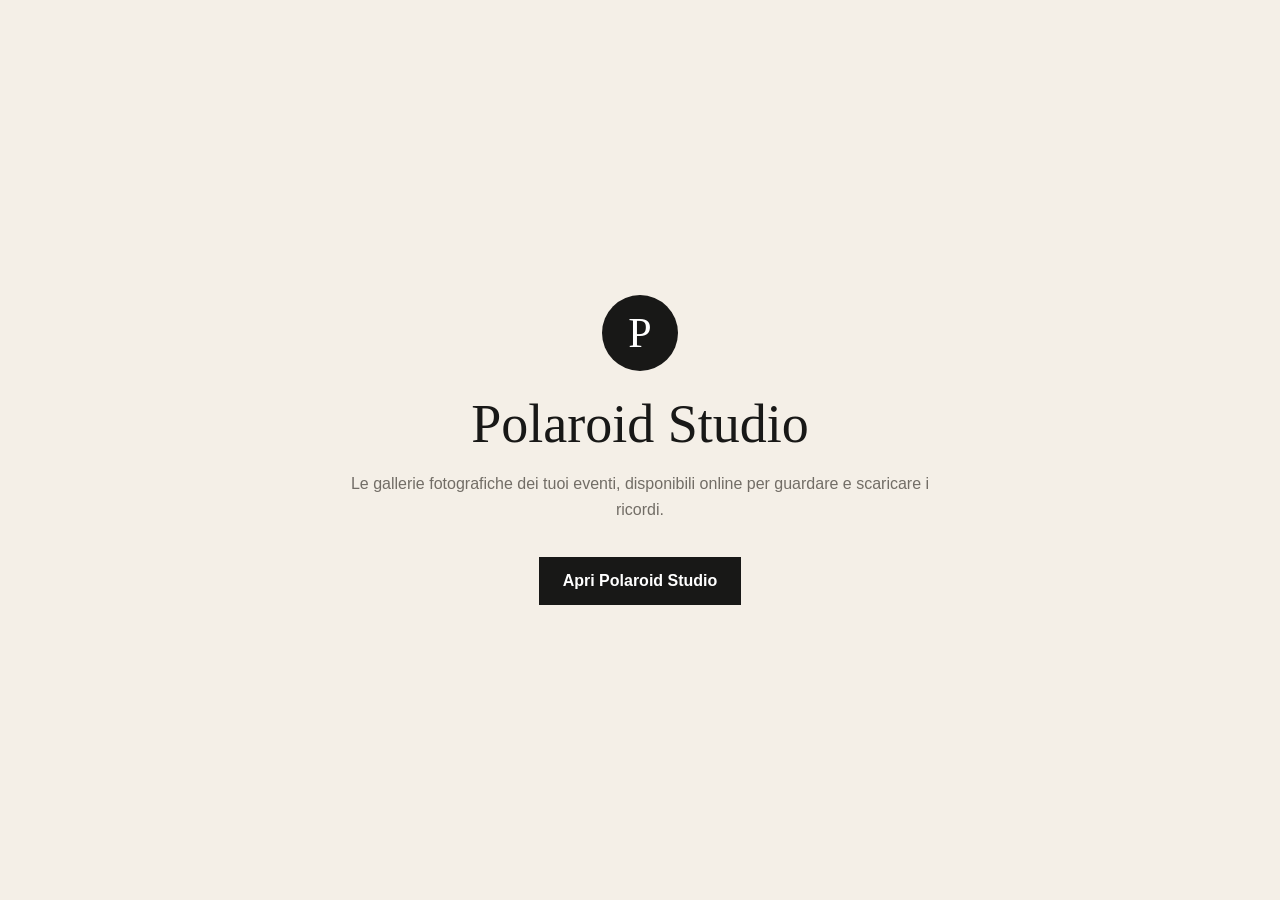
==== index.html @ 06c0d233 "Crea pagina principale per AdSense" ====
<!doctype html>
<html lang="it">
<head>
  <meta charset="utf-8">
  <meta name="viewport" content="width=device-width, initial-scale=1">
  <meta name="description" content="Polaroid Studio: gallerie fotografiche private per eventi.">
  <meta name="google-adsense-account" content="ca-pub-3384320882560082">
  <script async src="https://pagead2.googlesyndication.com/pagead/js/adsbygoogle.js?client=ca-pub-3384320882560082" crossorigin="anonymous"></script>
  <title>Polaroid Studio</title>
  <style>body{margin:0;min-height:100vh;display:grid;place-items:center;background:#f4efe7;color:#181817;font-family:Arial,sans-serif}.card{max-width:620px;padding:48px 28px;text-align:center}.mark{width:76px;height:76px;margin:auto;display:grid;place-items:center;border-radius:50%;background:#181817;color:white;font:42px Georgia}h1{font:54px Georgia;margin:22px 0 12px}p{color:#726d66;line-height:1.6}a{display:inline-block;margin-top:18px;padding:15px 24px;background:#181817;color:white;text-decoration:none;font-weight:bold}</style>
</head>
<body><main class="card"><div class="mark">P</div><h1>Polaroid Studio</h1><p>Le gallerie fotografiche dei tuoi eventi, disponibili online per guardare e scaricare i ricordi.</p><a href="/polaroid-studio/">Apri Polaroid Studio</a></main></body>
</html>
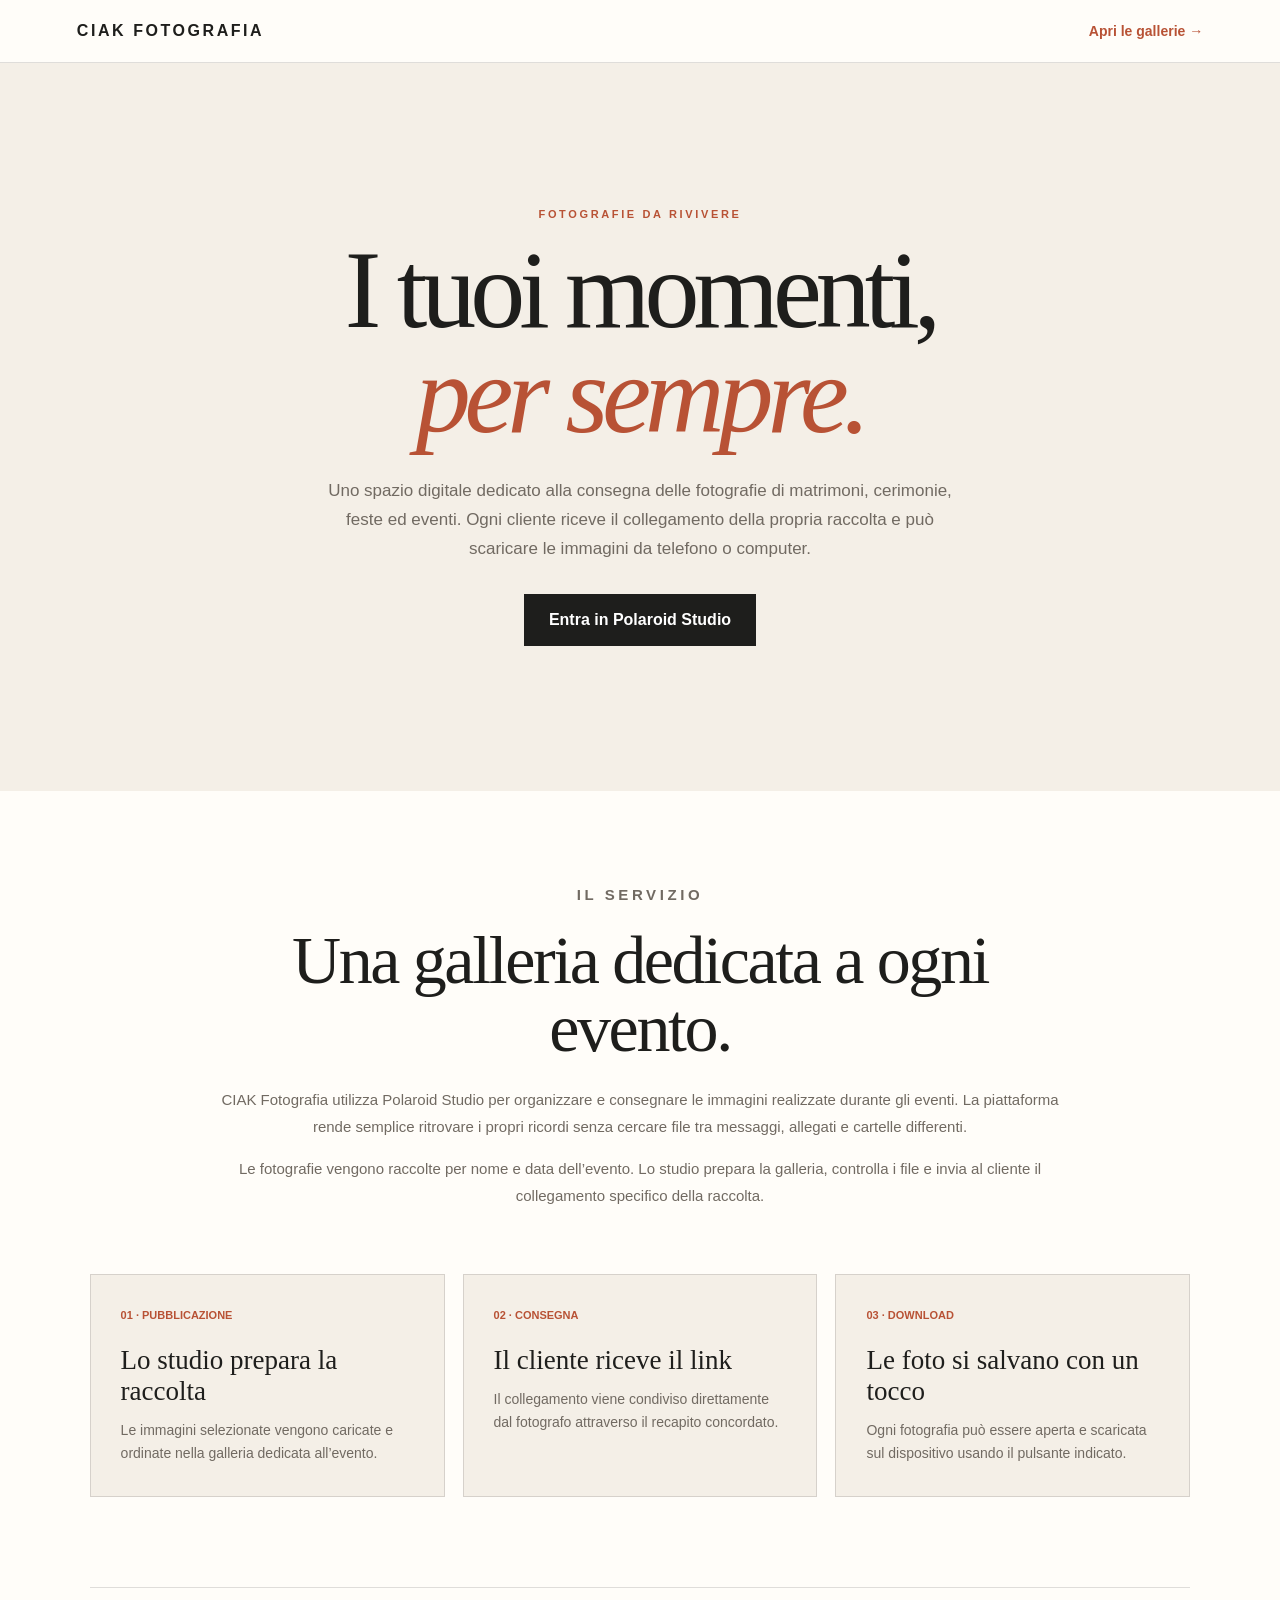
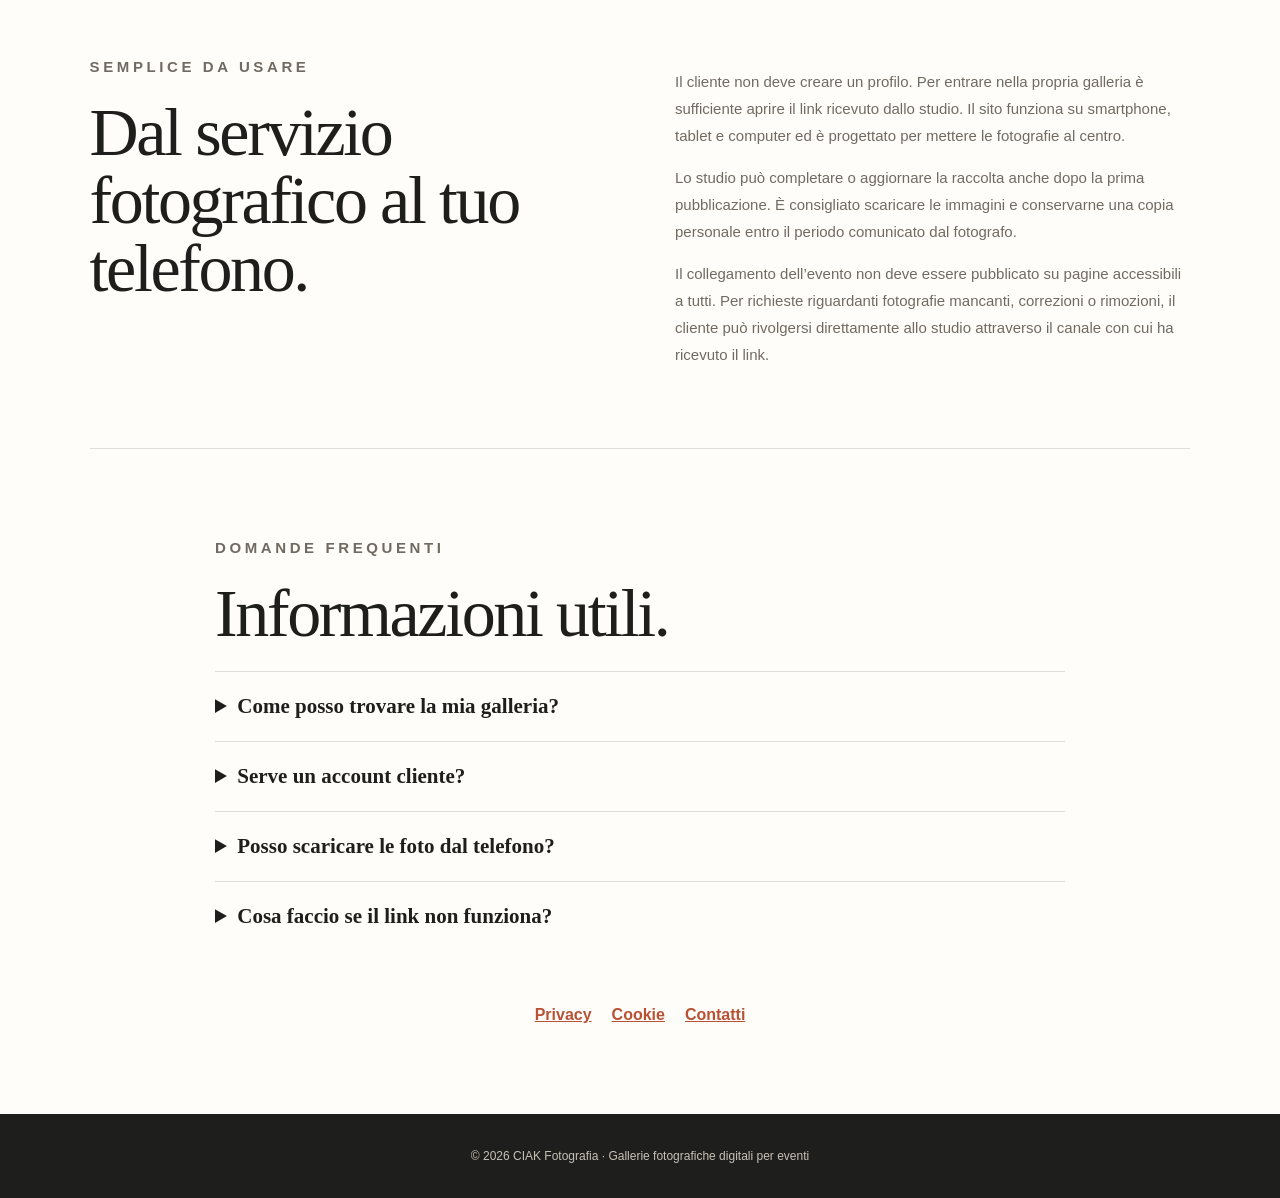
==== commit 4f837ef0: "Arricchisce la home per la revisione AdSense" ====
--- a/index.html
+++ b/index.html
@@ -3,11 +3,56 @@
 <head>
   <meta charset="utf-8">
   <meta name="viewport" content="width=device-width, initial-scale=1">
-  <meta name="description" content="Polaroid Studio: gallerie fotografiche private per eventi.">
+  <meta name="description" content="CIAK Fotografia: gallerie fotografiche private per matrimoni, cerimonie, feste ed eventi.">
   <meta name="google-adsense-account" content="ca-pub-3384320882560082">
   <script async src="https://pagead2.googlesyndication.com/pagead/js/adsbygoogle.js?client=ca-pub-3384320882560082" crossorigin="anonymous"></script>
-  <title>Polaroid Studio</title>
-  <style>body{margin:0;min-height:100vh;display:grid;place-items:center;background:#f4efe7;color:#181817;font-family:Arial,sans-serif}.card{max-width:620px;padding:48px 28px;text-align:center}.mark{width:76px;height:76px;margin:auto;display:grid;place-items:center;border-radius:50%;background:#181817;color:white;font:42px Georgia}h1{font:54px Georgia;margin:22px 0 12px}p{color:#726d66;line-height:1.6}a{display:inline-block;margin-top:18px;padding:15px 24px;background:#181817;color:white;text-decoration:none;font-weight:bold}</style>
+  <title>CIAK Fotografia — Gallerie fotografiche per eventi</title>
+  <style>
+    :root{--ink:#1e1e1c;--paper:#f4efe7;--white:#fffdf9;--rust:#b85235;--muted:#716a62;--line:rgba(30,30,28,.14)}
+    *{box-sizing:border-box}html{scroll-behavior:smooth}body{margin:0;background:var(--paper);color:var(--ink);font-family:Arial,sans-serif}a{color:inherit}.top{display:flex;align-items:center;justify-content:space-between;padding:22px clamp(20px,6vw,80px);border-bottom:1px solid var(--line);background:var(--white)}.brand{font-weight:800;letter-spacing:.16em}.top a:last-child{color:var(--rust);font-size:14px;font-weight:700;text-decoration:none}.hero{padding:clamp(75px,12vw,145px) 22px;text-align:center}.eyebrow{margin:0 0 18px;color:var(--rust);font-size:11px;font-weight:700;letter-spacing:.24em}.hero h1{max-width:900px;margin:0 auto;font:clamp(53px,9vw,110px)/.95 Georgia,serif;letter-spacing:-.055em}.hero h1 em{color:var(--rust);font-weight:400}.hero>p:not(.eyebrow){max-width:650px;margin:30px auto;color:var(--muted);font-size:17px;line-height:1.7}.button{display:inline-block;padding:17px 25px;background:var(--ink);color:#fff;text-decoration:none;font-weight:700}.content{padding:90px clamp(20px,7vw,105px);background:var(--white)}.intro{max-width:850px;margin:0 auto 65px;text-align:center}.intro h2,.details h2,.faq h2{margin:0 0 24px;font:clamp(38px,6vw,68px)/1 Georgia,serif;letter-spacing:-.035em}.intro p,.details p,.faq p{color:var(--muted);font-size:15px;line-height:1.8}.steps{display:grid;grid-template-columns:repeat(3,1fr);gap:18px;max-width:1120px;margin:0 auto 90px}.steps article{padding:30px;border:1px solid var(--line);background:var(--paper)}.steps span{color:var(--rust);font-size:11px;font-weight:700}.steps h3{margin:22px 0 12px;font:27px Georgia,serif}.steps p{margin:0;color:var(--muted);font-size:14px;line-height:1.7}.details{display:grid;grid-template-columns:1fr 1fr;gap:70px;max-width:1120px;margin:0 auto 85px;padding:65px 0;border-top:1px solid var(--line);border-bottom:1px solid var(--line)}.faq{max-width:850px;margin:auto}.faq details{padding:22px 0;border-top:1px solid var(--line)}.faq details:last-child{border-bottom:1px solid var(--line)}summary{cursor:pointer;font:21px Georgia,serif;font-weight:700}.links{display:flex;flex-wrap:wrap;justify-content:center;gap:20px;margin-top:55px}.links a{color:var(--rust);font-weight:700}.foot{padding:35px 20px;background:var(--ink);color:#c9c1b7;text-align:center;font-size:12px}
+    @media(max-width:700px){.steps,.details{grid-template-columns:1fr}.details{gap:12px}.top{gap:15px}.brand{font-size:12px}.top a:last-child{font-size:12px}.intro{text-align:left}.content{padding-top:70px}}
+  </style>
 </head>
-<body><main class="card"><div class="mark">P</div><h1>Polaroid Studio</h1><p>Le gallerie fotografiche dei tuoi eventi, disponibili online per guardare e scaricare i ricordi.</p><a href="/polaroid-studio/">Apri Polaroid Studio</a></main></body>
-</html>+<body>
+  <header class="top"><span class="brand">CIAK FOTOGRAFIA</span><a href="/polaroid-studio/">Apri le gallerie →</a></header>
+  <main>
+    <section class="hero">
+      <p class="eyebrow">FOTOGRAFIE DA RIVIVERE</p>
+      <h1>I tuoi momenti,<br><em>per sempre.</em></h1>
+      <p>Uno spazio digitale dedicato alla consegna delle fotografie di matrimoni, cerimonie, feste ed eventi. Ogni cliente riceve il collegamento della propria raccolta e può scaricare le immagini da telefono o computer.</p>
+      <a class="button" href="/polaroid-studio/">Entra in Polaroid Studio</a>
+    </section>
+    <section class="content">
+      <div class="intro">
+        <p class="eyebrow">IL SERVIZIO</p>
+        <h2>Una galleria dedicata a ogni evento.</h2>
+        <p>CIAK Fotografia utilizza Polaroid Studio per organizzare e consegnare le immagini realizzate durante gli eventi. La piattaforma rende semplice ritrovare i propri ricordi senza cercare file tra messaggi, allegati e cartelle differenti.</p>
+        <p>Le fotografie vengono raccolte per nome e data dell’evento. Lo studio prepara la galleria, controlla i file e invia al cliente il collegamento specifico della raccolta.</p>
+      </div>
+      <div class="steps">
+        <article><span>01 · PUBBLICAZIONE</span><h3>Lo studio prepara la raccolta</h3><p>Le immagini selezionate vengono caricate e ordinate nella galleria dedicata all’evento.</p></article>
+        <article><span>02 · CONSEGNA</span><h3>Il cliente riceve il link</h3><p>Il collegamento viene condiviso direttamente dal fotografo attraverso il recapito concordato.</p></article>
+        <article><span>03 · DOWNLOAD</span><h3>Le foto si salvano con un tocco</h3><p>Ogni fotografia può essere aperta e scaricata sul dispositivo usando il pulsante indicato.</p></article>
+      </div>
+      <div class="details">
+        <div><p class="eyebrow">SEMPLICE DA USARE</p><h2>Dal servizio fotografico al tuo telefono.</h2></div>
+        <div>
+          <p>Il cliente non deve creare un profilo. Per entrare nella propria galleria è sufficiente aprire il link ricevuto dallo studio. Il sito funziona su smartphone, tablet e computer ed è progettato per mettere le fotografie al centro.</p>
+          <p>Lo studio può completare o aggiornare la raccolta anche dopo la prima pubblicazione. È consigliato scaricare le immagini e conservarne una copia personale entro il periodo comunicato dal fotografo.</p>
+          <p>Il collegamento dell’evento non deve essere pubblicato su pagine accessibili a tutti. Per richieste riguardanti fotografie mancanti, correzioni o rimozioni, il cliente può rivolgersi direttamente allo studio attraverso il canale con cui ha ricevuto il link.</p>
+        </div>
+      </div>
+      <div class="faq">
+        <p class="eyebrow">DOMANDE FREQUENTI</p>
+        <h2>Informazioni utili.</h2>
+        <details><summary>Come posso trovare la mia galleria?</summary><p>La galleria è accessibile dal collegamento personale inviato dal fotografo dopo la pubblicazione delle immagini.</p></details>
+        <details><summary>Serve un account cliente?</summary><p>No. L’accesso del cliente non richiede registrazione, nome utente o password.</p></details>
+        <details><summary>Posso scaricare le foto dal telefono?</summary><p>Sì. Premi il pulsante “Scarica la tua foto” presente sotto l’immagine e segui le indicazioni del browser.</p></details>
+        <details><summary>Cosa faccio se il link non funziona?</summary><p>Contatta lo studio tramite lo stesso recapito con cui hai ricevuto il collegamento, indicando nome e data dell’evento.</p></details>
+        <nav class="links" aria-label="Informazioni"><a href="/polaroid-studio/privacy.html">Privacy</a><a href="/polaroid-studio/cookie.html">Cookie</a><a href="/polaroid-studio/contatti.html">Contatti</a></nav>
+      </div>
+    </section>
+  </main>
+  <footer class="foot">© 2026 CIAK Fotografia · Gallerie fotografiche digitali per eventi</footer>
+</body>
+</html>
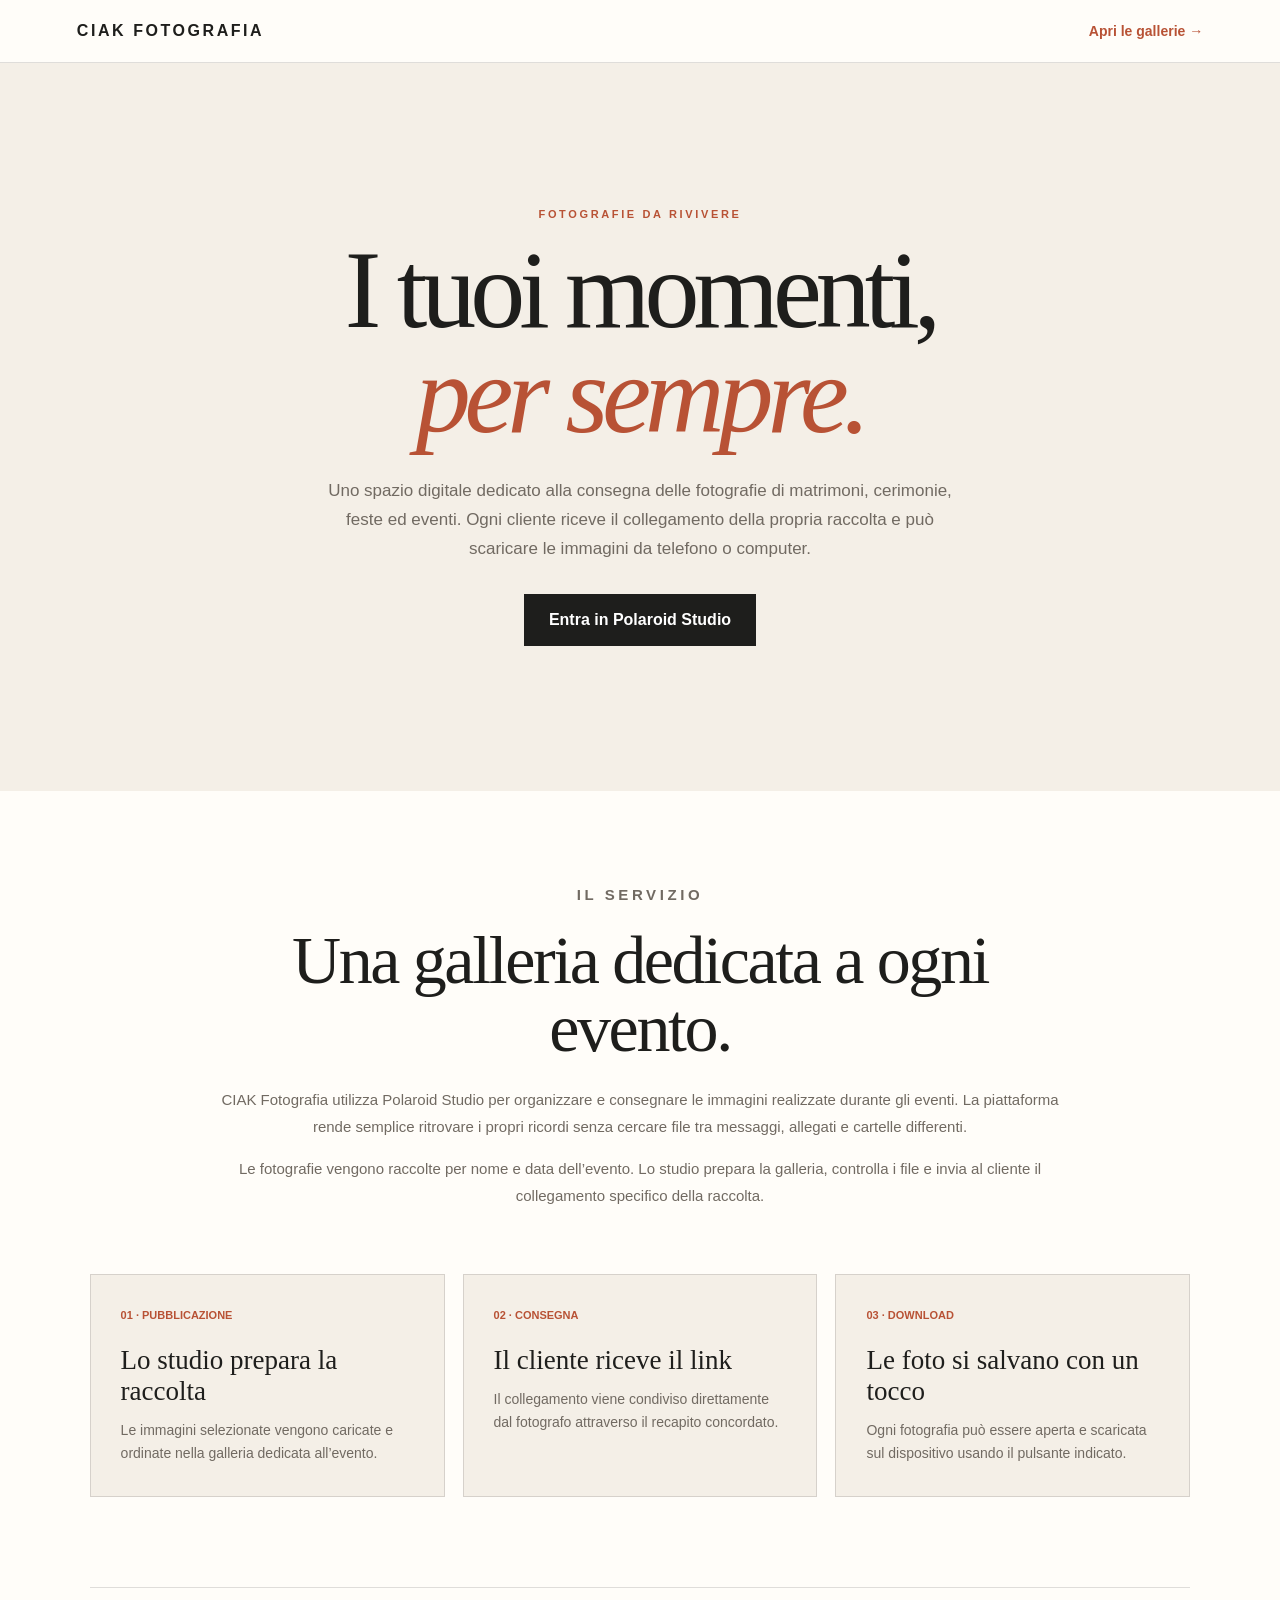
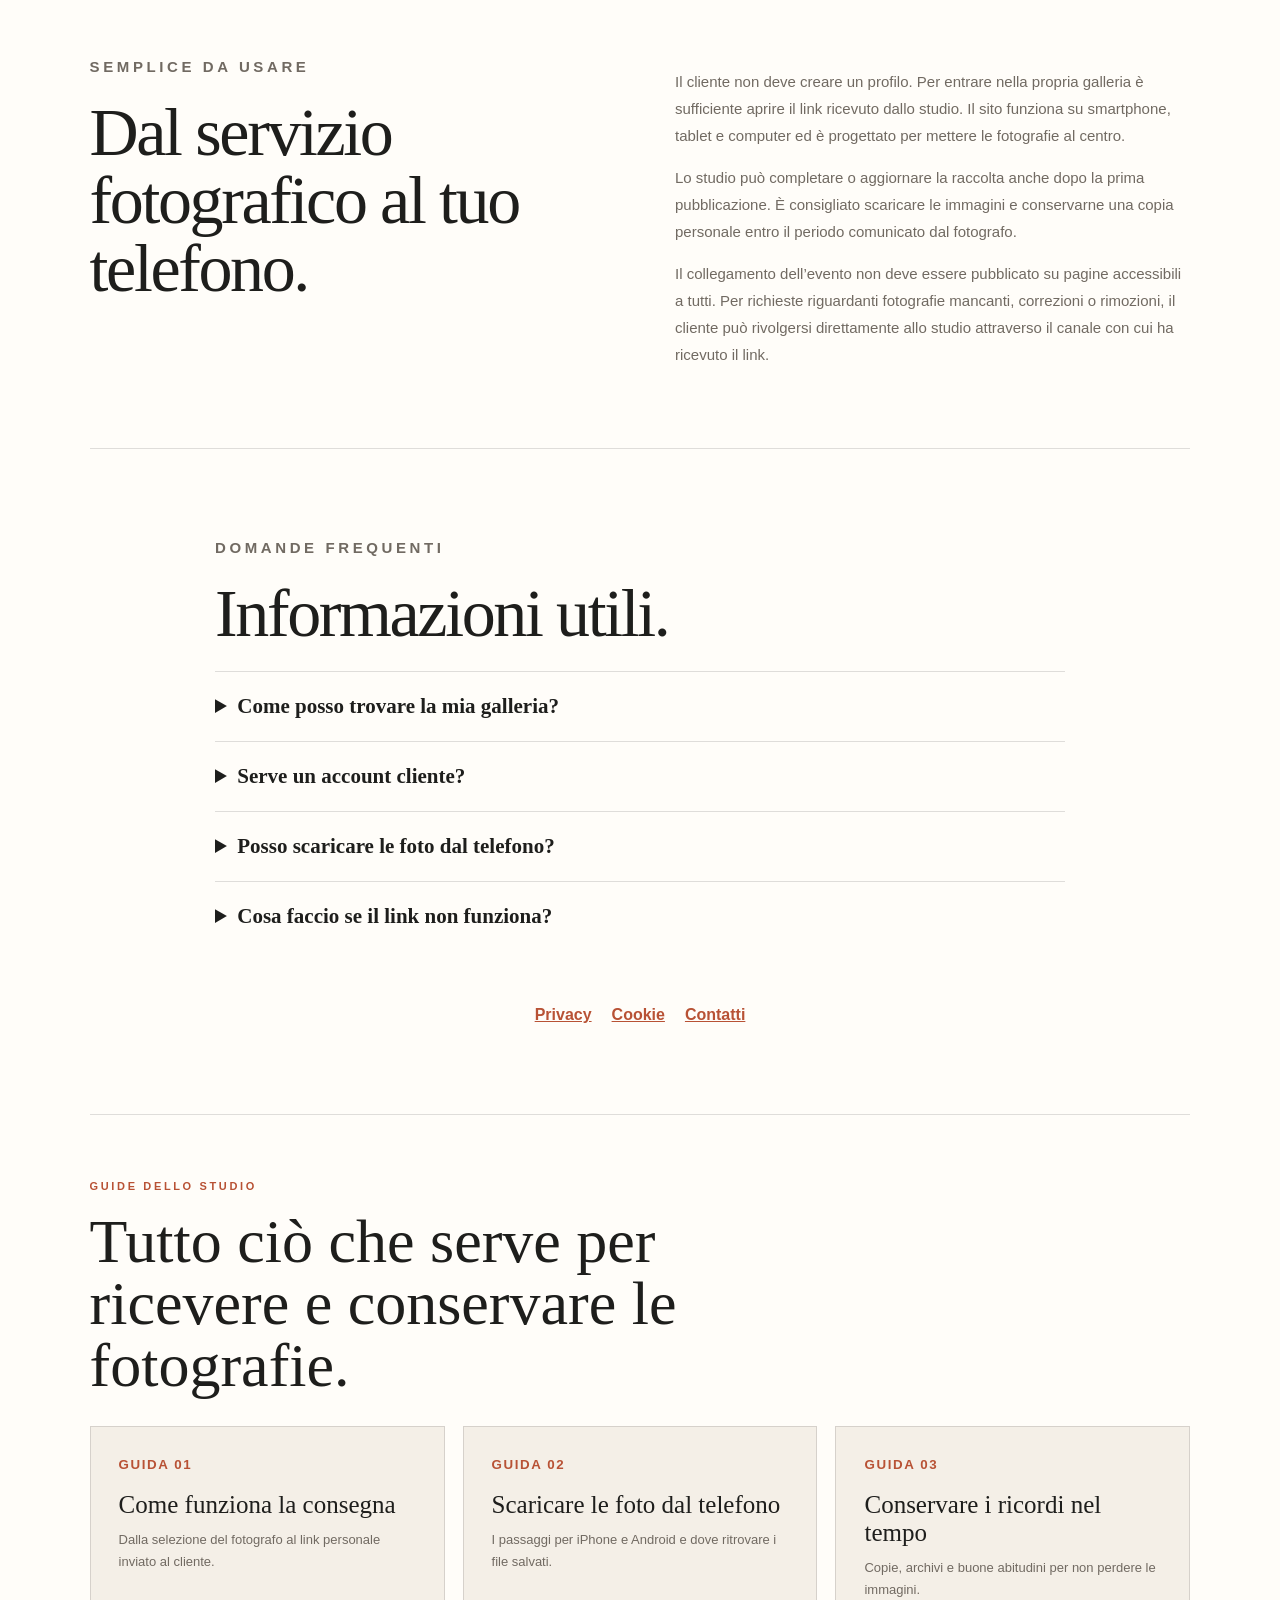
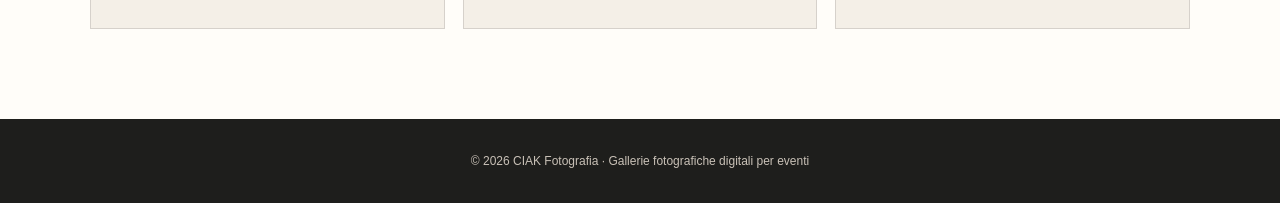
==== commit a57af32c: "Aggiunge guide utili per la revisione AdSense" ====
--- a/index.html
+++ b/index.html
@@ -10,7 +10,8 @@
   <style>
     :root{--ink:#1e1e1c;--paper:#f4efe7;--white:#fffdf9;--rust:#b85235;--muted:#716a62;--line:rgba(30,30,28,.14)}
     *{box-sizing:border-box}html{scroll-behavior:smooth}body{margin:0;background:var(--paper);color:var(--ink);font-family:Arial,sans-serif}a{color:inherit}.top{display:flex;align-items:center;justify-content:space-between;padding:22px clamp(20px,6vw,80px);border-bottom:1px solid var(--line);background:var(--white)}.brand{font-weight:800;letter-spacing:.16em}.top a:last-child{color:var(--rust);font-size:14px;font-weight:700;text-decoration:none}.hero{padding:clamp(75px,12vw,145px) 22px;text-align:center}.eyebrow{margin:0 0 18px;color:var(--rust);font-size:11px;font-weight:700;letter-spacing:.24em}.hero h1{max-width:900px;margin:0 auto;font:clamp(53px,9vw,110px)/.95 Georgia,serif;letter-spacing:-.055em}.hero h1 em{color:var(--rust);font-weight:400}.hero>p:not(.eyebrow){max-width:650px;margin:30px auto;color:var(--muted);font-size:17px;line-height:1.7}.button{display:inline-block;padding:17px 25px;background:var(--ink);color:#fff;text-decoration:none;font-weight:700}.content{padding:90px clamp(20px,7vw,105px);background:var(--white)}.intro{max-width:850px;margin:0 auto 65px;text-align:center}.intro h2,.details h2,.faq h2{margin:0 0 24px;font:clamp(38px,6vw,68px)/1 Georgia,serif;letter-spacing:-.035em}.intro p,.details p,.faq p{color:var(--muted);font-size:15px;line-height:1.8}.steps{display:grid;grid-template-columns:repeat(3,1fr);gap:18px;max-width:1120px;margin:0 auto 90px}.steps article{padding:30px;border:1px solid var(--line);background:var(--paper)}.steps span{color:var(--rust);font-size:11px;font-weight:700}.steps h3{margin:22px 0 12px;font:27px Georgia,serif}.steps p{margin:0;color:var(--muted);font-size:14px;line-height:1.7}.details{display:grid;grid-template-columns:1fr 1fr;gap:70px;max-width:1120px;margin:0 auto 85px;padding:65px 0;border-top:1px solid var(--line);border-bottom:1px solid var(--line)}.faq{max-width:850px;margin:auto}.faq details{padding:22px 0;border-top:1px solid var(--line)}.faq details:last-child{border-bottom:1px solid var(--line)}summary{cursor:pointer;font:21px Georgia,serif;font-weight:700}.links{display:flex;flex-wrap:wrap;justify-content:center;gap:20px;margin-top:55px}.links a{color:var(--rust);font-weight:700}.foot{padding:35px 20px;background:var(--ink);color:#c9c1b7;text-align:center;font-size:12px}
-    @media(max-width:700px){.steps,.details{grid-template-columns:1fr}.details{gap:12px}.top{gap:15px}.brand{font-size:12px}.top a:last-child{font-size:12px}.intro{text-align:left}.content{padding-top:70px}}
+    .resources{max-width:1120px;margin:90px auto 0;padding-top:65px;border-top:1px solid var(--line)}.resources>h2{max-width:700px;margin:0 0 30px;font:clamp(38px,6vw,62px)/1 Georgia,serif}.resource-grid{display:grid;grid-template-columns:repeat(3,1fr);gap:18px}.resource-grid a{display:block;padding:28px;border:1px solid var(--line);background:var(--paper);text-decoration:none}.resource-grid small{color:var(--rust);font-weight:700;letter-spacing:.12em}.resource-grid strong{display:block;margin:18px 0 10px;font:25px Georgia,serif}.resource-grid p{margin:0;color:var(--muted);font-size:13px;line-height:1.65}
+    @media(max-width:700px){.steps,.details,.resource-grid{grid-template-columns:1fr}.details{gap:12px}.top{gap:15px}.brand{font-size:12px}.top a:last-child{font-size:12px}.intro{text-align:left}.content{padding-top:70px}}
   </style>
 </head>
 <body>
@@ -51,6 +52,15 @@
         <details><summary>Cosa faccio se il link non funziona?</summary><p>Contatta lo studio tramite lo stesso recapito con cui hai ricevuto il collegamento, indicando nome e data dell’evento.</p></details>
         <nav class="links" aria-label="Informazioni"><a href="/polaroid-studio/privacy.html">Privacy</a><a href="/polaroid-studio/cookie.html">Cookie</a><a href="/polaroid-studio/contatti.html">Contatti</a></nav>
       </div>
+      <section class="resources" aria-labelledby="guide-title">
+        <p class="eyebrow">GUIDE DELLO STUDIO</p>
+        <h2 id="guide-title">Tutto ciò che serve per ricevere e conservare le fotografie.</h2>
+        <div class="resource-grid">
+          <a href="/come-funziona.html"><small>GUIDA 01</small><strong>Come funziona la consegna</strong><p>Dalla selezione del fotografo al link personale inviato al cliente.</p></a>
+          <a href="/scaricare-foto-telefono.html"><small>GUIDA 02</small><strong>Scaricare le foto dal telefono</strong><p>I passaggi per iPhone e Android e dove ritrovare i file salvati.</p></a>
+          <a href="/conservare-foto-evento.html"><small>GUIDA 03</small><strong>Conservare i ricordi nel tempo</strong><p>Copie, archivi e buone abitudini per non perdere le immagini.</p></a>
+        </div>
+      </section>
     </section>
   </main>
   <footer class="foot">© 2026 CIAK Fotografia · Gallerie fotografiche digitali per eventi</footer>
